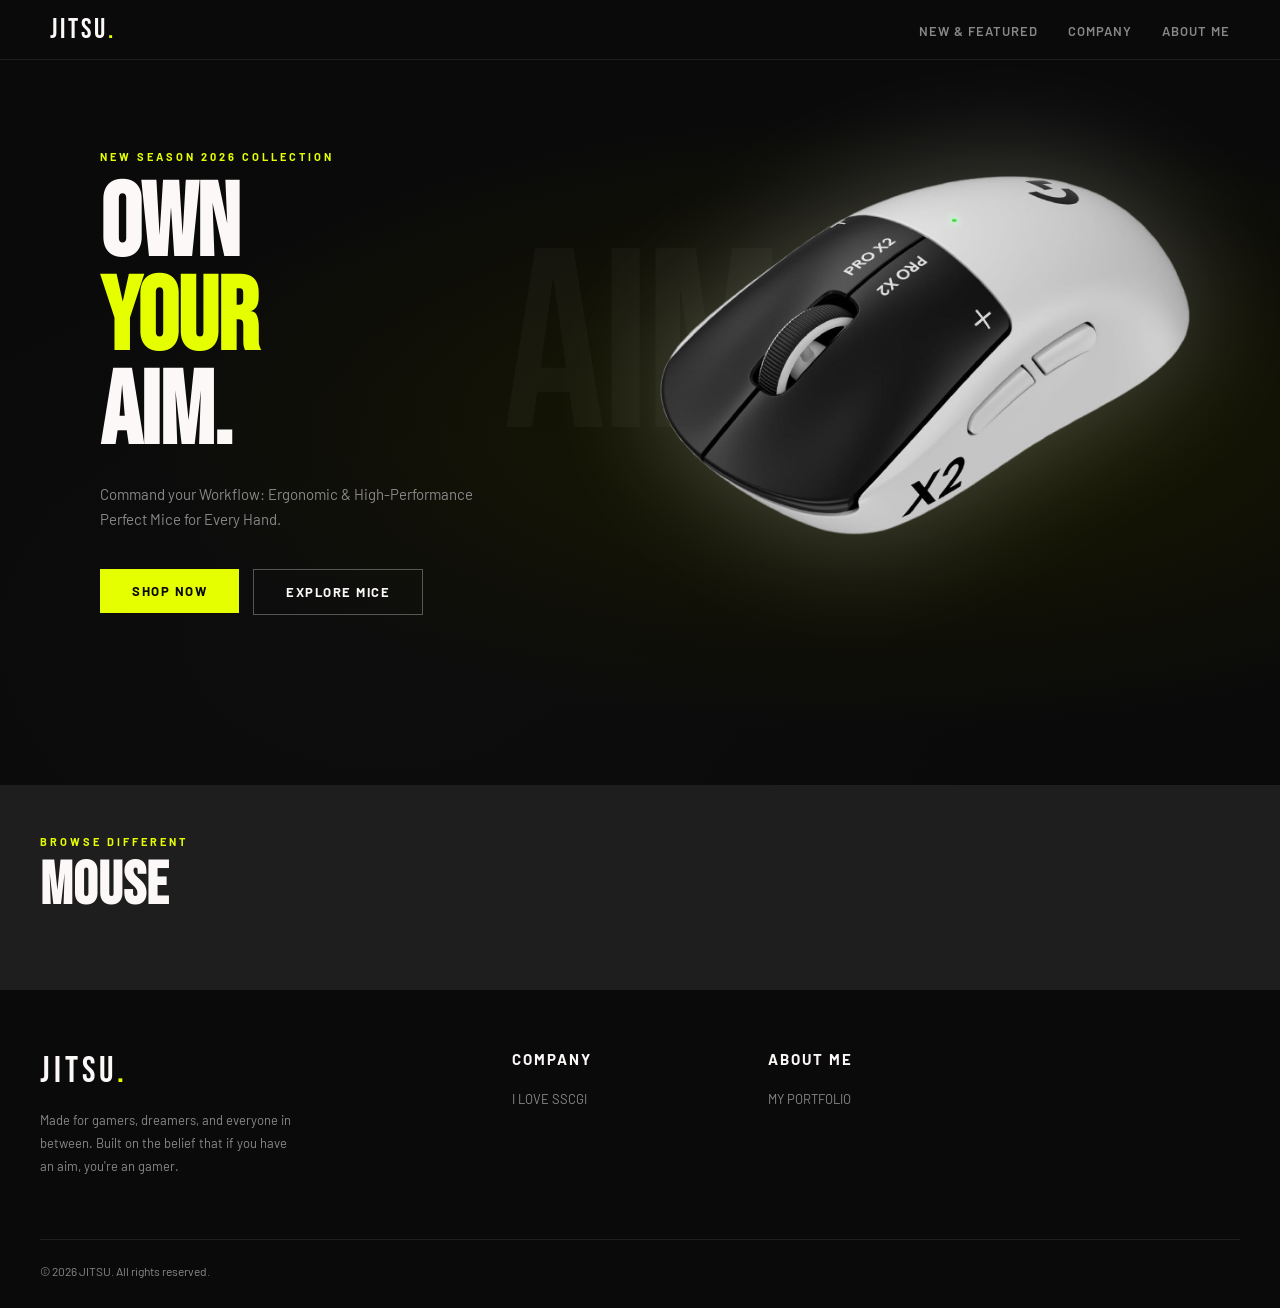
==== website-portfolio/web.html @ 79804dcb "made some changes and added personal porfolio" ====
<!DOCTYPE html>
<html lang="en">
<head>
    <meta charset="UTF-8">
    <meta name="viewport" content="width=device-width, initial-scale=1.0">
    <title>JITSU</title>
    <link href="https://cdn-uicons.flaticon.com/4.0.0/uicons-regular-rounded/css/uicons-regular-rounded.css" rel="stylesheet" >
    <link href="https://fonts.googleapis.com/css2?family=Bebas+Neue&family=Barlow:wght@300;400;500;600;700&display=swap" rel="stylesheet" >
    <link href="web.css" rel="stylesheet">
    <script src="web.js"></script>
</head>
<body>
  <nav>
    <a href="#" class="nav-logo">JITSU<span>.</span></a>
    <ul class="nav-links">
      <li><a href="#featured">New & Featured</a></li>
      <li><a href="#company">Company</a></li>
      <li><a href="#about">About Me</a></li>
    </ul>
  </nav>
  <div class="mobile-nav" id="mobile-nav">  
    <a href="#featured">New & Featured</a>
  </div>
  <section class="hero" id="home">
    <div class="hero-bg-text">AIM</div>
    <img class="hero-mouse" src="assets/superstrikeX2.png" alt="Featured Mouse">
    <div class="hero-content">
      <p class="hero-top">New Season 2026 Collection</p>
      <h1>OWN<br><em>YOUR</em><br>AIM.</h1>
      <p class="hero-desc">Command your Workflow: Ergonomic & High-Performance Perfect Mice for Every Hand.</p>
      <div class="hero-btn">
        <a href="https://www.amazon.com/Logitech-SUPERSTRIKE-Performance-Lightweight-Customizable/dp/B0G12HGHGM" target="_blank"><button class="shop-btn">Shop Now</button></a>
        <a href="#mice"><button class="explore-btn">Explore Mice</button></a>
      </div>
    </div>
  </section>
  <div class="mice-types" id="mice">
    <div class="section-header" style="margin-bottom:24px;">
      <div>
        <p class="section-label">Browse different</p>
        <h2 class="section-title">MOUSE</h2>
      </div>
    </div>
  </div>
  <footer>
    <div class="footer-grid">
      <div class="footer-brand">
        <span class="logo">JITSU<span>.</span></span>
        <p>Made for gamers, dreamers, and everyone in between. Built on the belief that if you have an aim, you're an gamer.</p>
      </div>
      <div class="footer-col">
        <h4 id="company">Company</h4>
        <ul>
          <li><a href="https://www.sscgi.com/" target="_blank">I LOVE SSCGI</a></li>
        </ul>
      </div>
      <div class="footer-col">
        <h4 id="about">About Me</h4>
        <ul>
          <li><a href="portfolio.html" target="_blank">MY PORTFOLIO</a></li>
        </ul>
      </div>
    </div>
    <div class="footer-bottom">
      <p>© 2026 JITSU. All rights reserved.</p>
    </div>  
  </footer>
</body>
</html>
---- website-portfolio/web.css ----
/* ─── Reset: remove default browser spacing and box model fixes ─── */
*, *::before, *::after {
  margin: 0;
  padding: 0;
  box-sizing: border-box;
}

html { 
  scroll-behavior: smooth; 
}

body {
  background-color: #0a0a0a;
  color: #fcf8f8;
  font-family: 'Barlow', sans-serif;;
  font-weight: 400;
  overflow-x: hidden;
}

/* ─── Utility class to hide elements from view but keep in DOM ─── */
.sr-only { 
  position: absolute; 
  width: 1px; 
  height: 1px; 
  overflow: hidden; 
  clip: rect(0,0,0,0); }

nav {
  position: sticky;         
  top: 0;
  z-index: 100;          
  background-color: #0a0a0a;
  border-bottom: 1px solid #1e1e1e;
  display: flex;
  align-items: center;
  justify-content: space-between;
  padding: 0 50px;  
  height: 60px;
}

.nav-logo {
  font-family: 'Bebas Neue', sans-serif;
  font-size: 28px;
  letter-spacing: 3px;
  color: #fcf8f8;
  text-decoration: none;
}

.nav-logo span { 
  color:#e5ff00; 
}

.nav-links {
  display: flex;
  gap: 30px;
  list-style: none;
}

.nav-links a {
  text-decoration: none;
  color: #888;
  font-size: 13px;
  font-weight: 600;
  letter-spacing: 1px;
  text-transform: uppercase;
  transition: color 0.2s;
}

.nav-links a:hover { color: #fcf8f8; }

/* Mobile nav dropdown: hidden by default */
.mobile-nav {
  display: none;
  flex-direction: column;
  background: #0a0a0a;
  border-top: 1px solid #1e1e1e;
  padding: 20px 40px;
  gap: 16px;
}

.mobile-nav a {
  color: #fcf8f8;
  text-decoration: none;
  font-size: 15px;
  font-weight: 600;
  letter-spacing: 1px;
  text-transform: uppercase;
}

.mobile-nav.open { 
  display: flex; 
}

.hero {
  position: relative;
  padding: 90px 40px;
  display: flex;
  align-items: flex-end;   
  overflow: hidden;
  background: #0a0a0a;
}

.hero::before {
  content: '';
  position: absolute;
  inset: 0;
  background:
    radial-gradient(ellipse at 70% 50%, #1a1a00 0%, transparent 60%),
    radial-gradient(ellipse at 30% 80%, #0d0d0d 0%, transparent 50%);
}

.hero-bg-text {
  position: absolute;
  top: 40%;
  left: 50%;
  transform: translate(-50%, -50%);
  font-family: 'Bebas Neue', sans-serif;
  font-size: clamp(120px, 20vw, 260px); 
  color: rgba(255,255,255,0.03);       
  letter-spacing: -5px;
  white-space: nowrap;
  pointer-events: none;
  user-select: none;
}

.hero-mouse {
  position: absolute;
  right: 90px;
  bottom: 250px;
  width: 530px;   
  opacity: 0;                           
  transform: translateX(60px);         
  animation: slideInmouse 1s 0.4s forwards ease-out; 
  filter: drop-shadow(0 0 60px rgba(159, 160, 155, 0.425));
}

@keyframes slideInmouse {
  to { opacity: 1; transform: translateX(0); }
}

.hero-content {
  position: relative;
  z-index: 2;
  padding: 0 60px 80px;
  max-width: 640px;
  opacity: 0;                          
  transform: translateY(30px);          
  animation: fadeUp 0.9s 0.2s forwards ease-out; 
}

@keyframes fadeUp {
  to { opacity: 1; transform: translateY(0); }
}

.hero-top {
  font-size: 11px;
  font-weight: 700;
  letter-spacing: 3px;
  text-transform: uppercase;
  color: #e5ff00;
  margin-bottom: 16px;
}

.hero h1 {
  font-family: 'Bebas Neue', sans-serif;
  font-size: clamp(52px, 8vw, 110px);
  line-height: 0.92;
  letter-spacing: -1px;
  margin-bottom: 20px;
}

.hero h1 em {
  font-style: normal;
  color: #e5ff00;               
}

.hero-desc {
  font-size: 15px;
  color: #888;
  line-height: 1.7;
  margin-bottom: 36px;
  max-width: 400px;
}

.hero-btn {
  display: flex;
  gap: 14px;
  flex-wrap: wrap;
}

.shop-btn {
  background: #e5ff00;
  color: #0a0a0a;
  border: none;
  padding: 14px 32px;
  font-family: 'Barlow', sans-serif;
  font-size: 13px;
  font-weight: 700;
  letter-spacing: 1.5px;
  text-transform: uppercase;
  cursor: pointer;
  transition: transform 0.2s, background 0.2s;
}

.shop-btn:hover {
  transform: translateY(-2px);
  background: #d4f000;
}

.explore-btn {
  background: transparent;
  color: #fcf8f8;
  border: 1px solid rgba(255,255,255,0.3);
  padding: 14px 32px;
  font-family: 'Barlow', sans-serif;
  font-size: 13px;
  font-weight: 700;
  letter-spacing: 1.5px;
  text-transform: uppercase;
  cursor: pointer;
  transition: border-color 0.2s, color 0.2s;
}

.explore-btn:hover {
  border-color: #fcf8f8;
  color: #e5ff00;
}

section {
  padding: 80px 40px;
}

.section-header {
  display: flex;
  align-items: flex-end;
  justify-content: space-between;
  margin-bottom: 40px;
}

.section-label {
  font-size: 11px;
  font-weight: 700;
  letter-spacing: 3px;
  text-transform: uppercase;
  color: #e5ff00;
  margin-bottom: 8px;
}

.section-title {
  font-family: 'Bebas Neue', sans-serif;
  font-size: clamp(32px, 5vw, 60px);
  line-height: 1;
  letter-spacing: 1px;
}

.section-link {
  color: #888;
  text-decoration: none;
  font-size: 12px;
  font-weight: 600;
  letter-spacing: 2px;
  text-transform: uppercase;
  border-bottom: 1px solid #888;
  padding-bottom: 2px;
  white-space: nowrap;
  transition: color 0.2s, border-color 0.2s;
}

.section-link:hover { 
  color: #e5ff00; 
  border-color: #e5ff00; 
}

.mice-types {
  background: #1e1e1e;
  padding: 50px 40px;
}

footer {
  background: #0a0a0a;
  padding: 60px 40px 30px;
}

.footer-grid {
  display: grid;
  grid-template-columns: 2fr 1fr 1fr 1fr;
  gap: 40px;
  margin-bottom: 60px;
}

.footer-brand .logo {
  font-family: 'Bebas Neue', sans-serif;
  font-size: 36px;
  letter-spacing: 4px;
  color: #fcf8f8;
  margin-bottom: 16px;
  display: block;
}

.footer-brand .logo span { 
  color: #e5ff00; 
}

.footer-brand p {
  color: #888;
  font-size: 13px;
  line-height: 1.8;
  max-width: 260px;
}

.footer-col h4 {
  font-size: 15px;
  font-weight: 700;
  letter-spacing: 2px;
  text-transform: uppercase;
  color: #fcf8f8;
  margin-bottom: 20px;
}

.footer-col ul { 
  list-style: none; 
}

.footer-col ul li { 
  margin-bottom: 10px; 
}

.footer-col ul li a {
  color: #888;
  text-decoration: none;
  font-size: 13px;
  transition: color 0.2s;
}

.footer-col ul li a:hover { 
  color: #e5ff00; 
}

.footer-bottom {
  border-top: 1px solid #1e1e1e;
  padding-top: 24px;
  display: flex;
  align-items: center;
  justify-content: space-between;
  flex-wrap: wrap;
  gap: 12px;
}

.footer-bottom p {
  color: #888;
  font-size: 12px;
}

.footer-bottom span {
  color: #e5ff00;
  font-size: 12px;
  font-weight: 600;
}
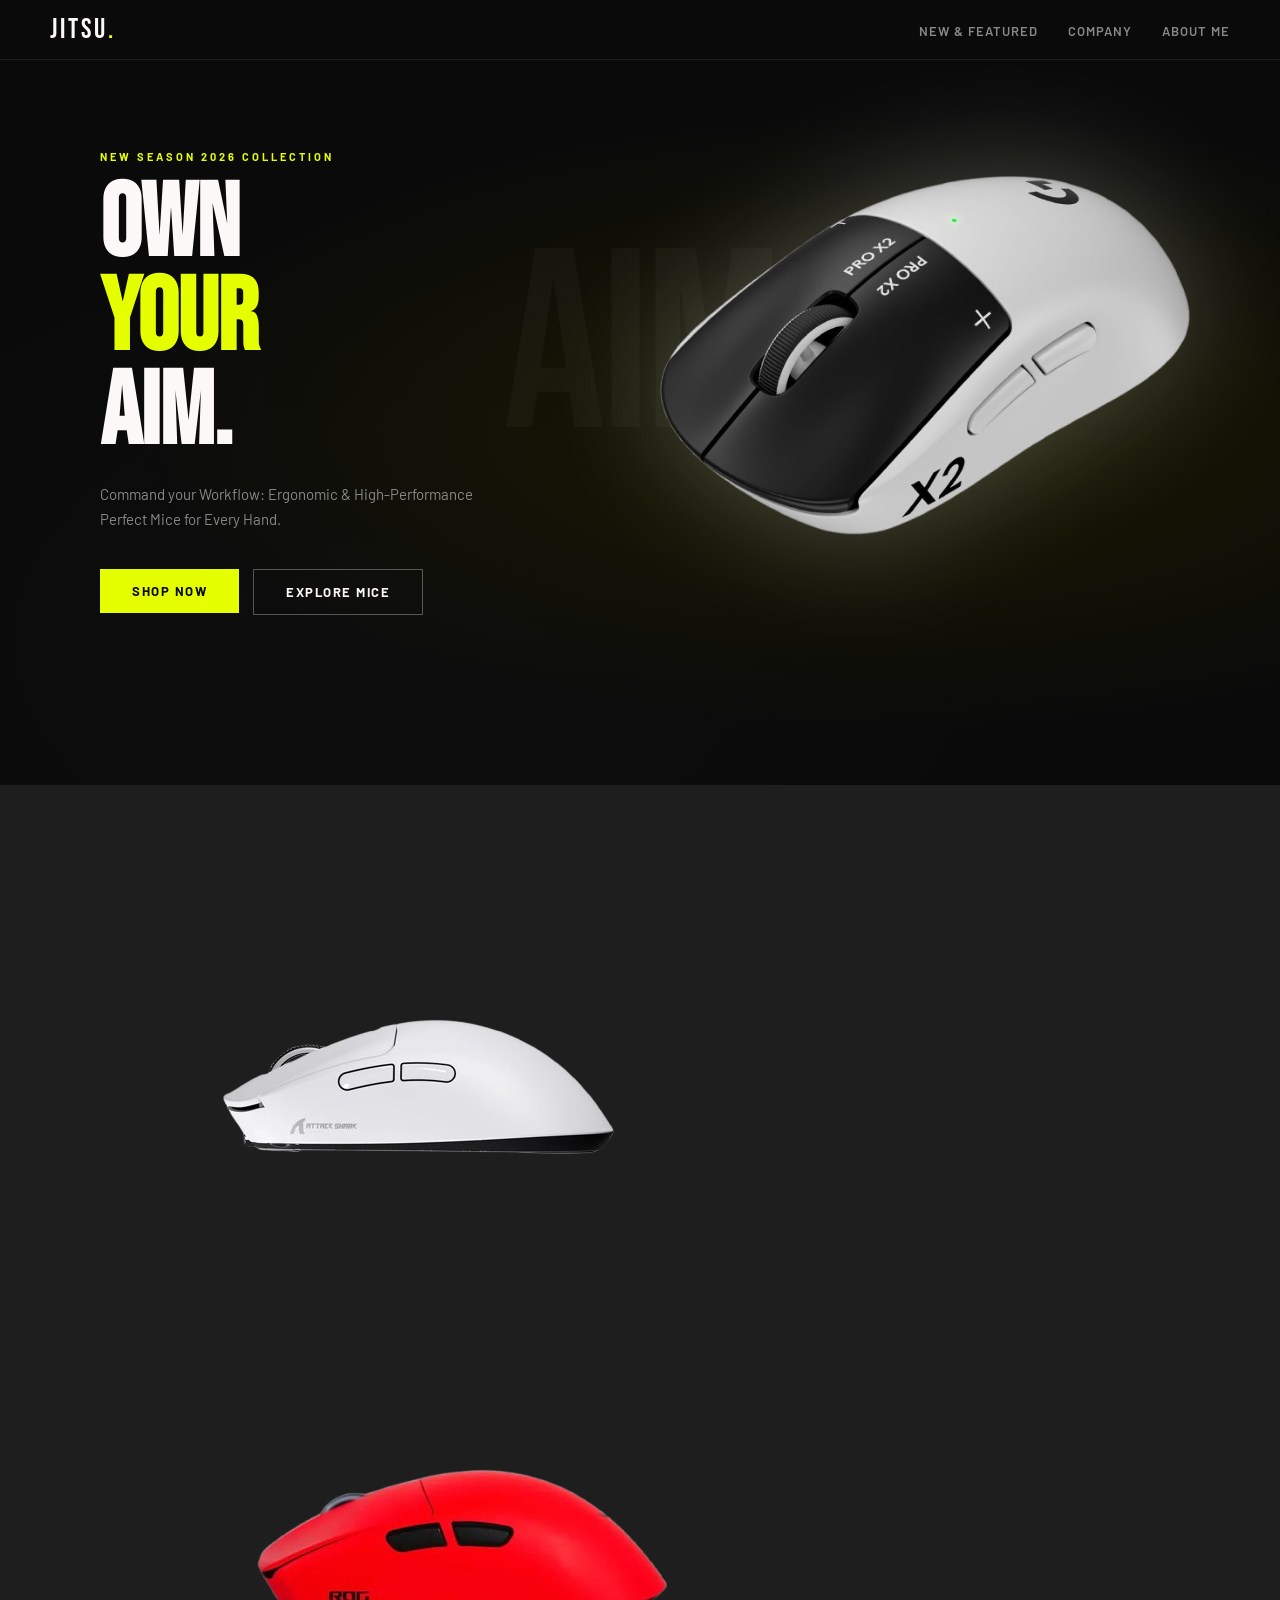
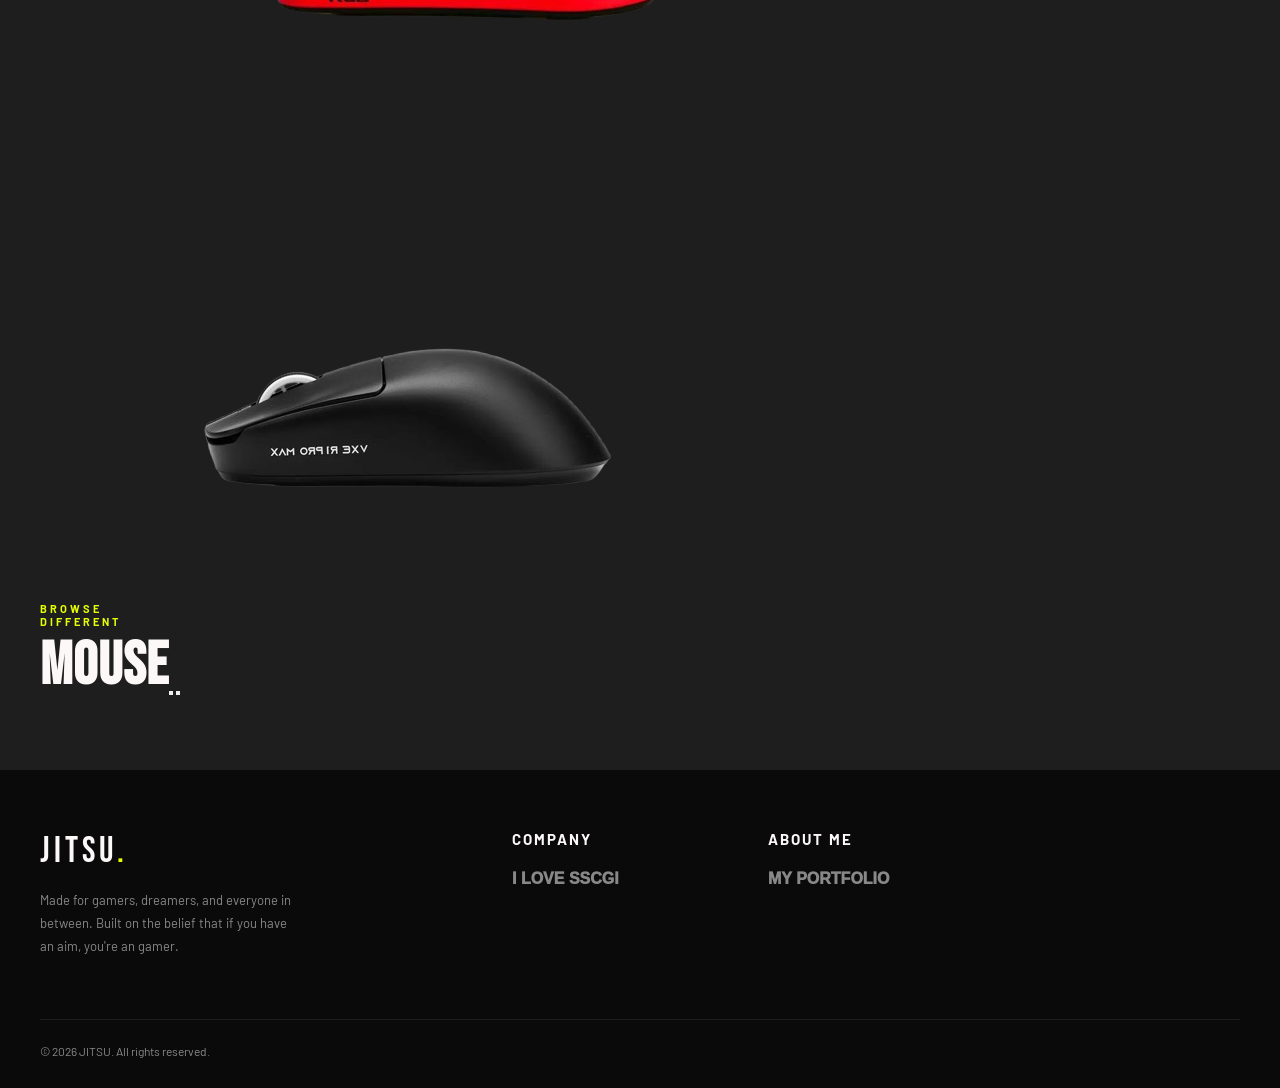
==== commit c49dd68b: "made changes to website and portfolio" ====
--- a/website-portfolio/web.html
+++ b/website-portfolio/web.html
@@ -40,6 +40,16 @@
         <p class="section-label">Browse different</p>
         <h2 class="section-title">MOUSE</h2>
       </div>
+      <div class="carousel">
+        <div class="carousel-img">
+          <img src="assets/attacksharkX3-side.png" alt="Attack Shark X3">
+          <img src="assets/asusrogharp2-side.png" alt="ASUS ROG Harpe 2">
+          <img src="assets/vxer1se+-side.png" alt="VXE R1 se+">
+        </div>
+        <button class="carousel-btn prev" id="btn-prev"></button>
+        <button class="carousel-btn next" id="btn-next"></button>
+        <div class="carousel-indicators" id=""></div>
+      </div>
     </div>
   </div>
   <footer>
--- a/website-portfolio/web.css
+++ b/website-portfolio/web.css
@@ -327,8 +327,9 @@
 
 .footer-col ul li a {
   color: #888;
-  text-decoration: none;
-  font-size: 13px;
+  font-weight: 1000;
+  text-decoration: none;
+  font-size: 16px;
   transition: color 0.2s;
 }
 
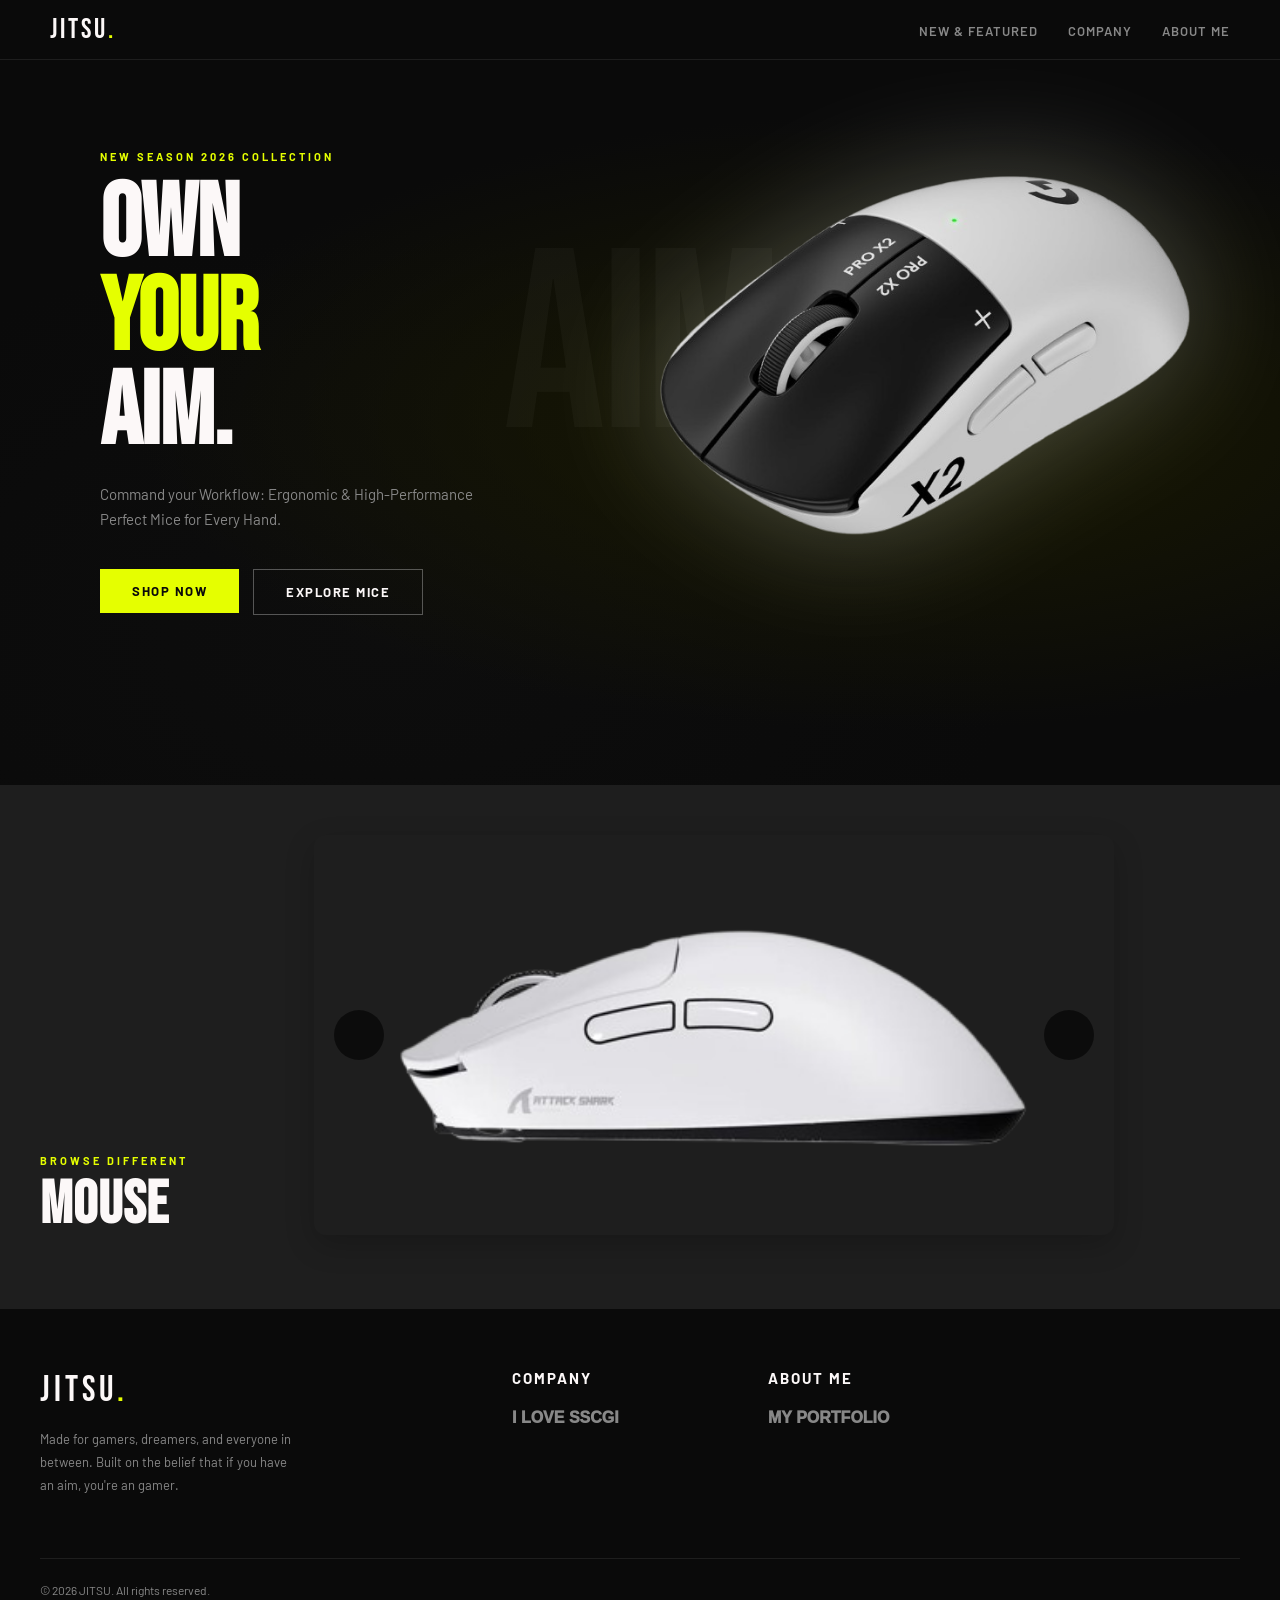
==== commit 2af9c937: "made changes to website and portfolio" ====
--- a/website-portfolio/web.html
+++ b/website-portfolio/web.html
@@ -41,14 +41,14 @@
         <h2 class="section-title">MOUSE</h2>
       </div>
       <div class="carousel">
-        <div class="carousel-img">
+        <div class="carousel-img" id="carouselSlide">
           <img src="assets/attacksharkX3-side.png" alt="Attack Shark X3">
           <img src="assets/asusrogharp2-side.png" alt="ASUS ROG Harpe 2">
           <img src="assets/vxer1se+-side.png" alt="VXE R1 se+">
         </div>
         <button class="carousel-btn prev" id="btn-prev"></button>
         <button class="carousel-btn next" id="btn-next"></button>
-        <div class="carousel-indicators" id=""></div>
+        <div class="carousel-indicators" id="indicator"></div>
       </div>
     </div>
   </div>
--- a/website-portfolio/web.css
+++ b/website-portfolio/web.css
@@ -276,6 +276,80 @@
   padding: 50px 40px;
 }
 
+.carousel {
+  max-width: 800px;
+  margin: 0 auto;
+  position: relative;
+  overflow: hidden;
+  border-radius: 12px;
+  box-shadow: 0 10px 30px rgba(0,0,0,0.2);
+}
+
+.carousel-img {
+  display: flex;
+  transition: transform 0.5s ease-in-out;
+}
+
+.carousel-img img {
+  width: 100%;
+  height: 400px;
+  object-fit: cover;
+  flex-shrink: 0;
+}
+
+/* Navigation Buttons */
+.carousel-btn {
+  position: absolute;
+  top: 50%;
+  transform: translateY(-50%);
+  background: rgba(0, 0, 0, 0.6);
+  color: white;
+  border: none;
+  font-size: 24px;
+  width: 50px;
+  height: 50px;
+  border-radius: 50%;
+  cursor: pointer;
+  z-index: 10;
+  transition: 0.3s;
+}
+
+.carousel-btn:hover {
+  background: rgba(0, 0, 0, 0.8);
+}
+
+.prev { left: 20px; }
+.next { right: 20px; }
+
+/* Indicators */
+.carousel-indicators {
+  position: absolute;
+  bottom: 20px;
+  left: 50%;
+  transform: translateX(-50%);
+  display: flex;
+  gap: 10px;
+  z-index: 10;
+}
+
+.indicator {
+  width: 12px;
+  height: 12px;
+  background: rgba(255, 255, 255, 0.6);
+  border-radius: 50%;
+  cursor: pointer;
+  transition: 0.3s;
+}
+
+.indicator.active {
+  background: white;
+  transform: scale(1.2);
+}
+
+.carousel:hover .carousel-btn {
+  opacity: 1;
+}
+
 footer {
   background: #0a0a0a;
   padding: 60px 40px 30px;
@@ -357,3 +431,4 @@
   font-size: 12px;
   font-weight: 600;
 }
+
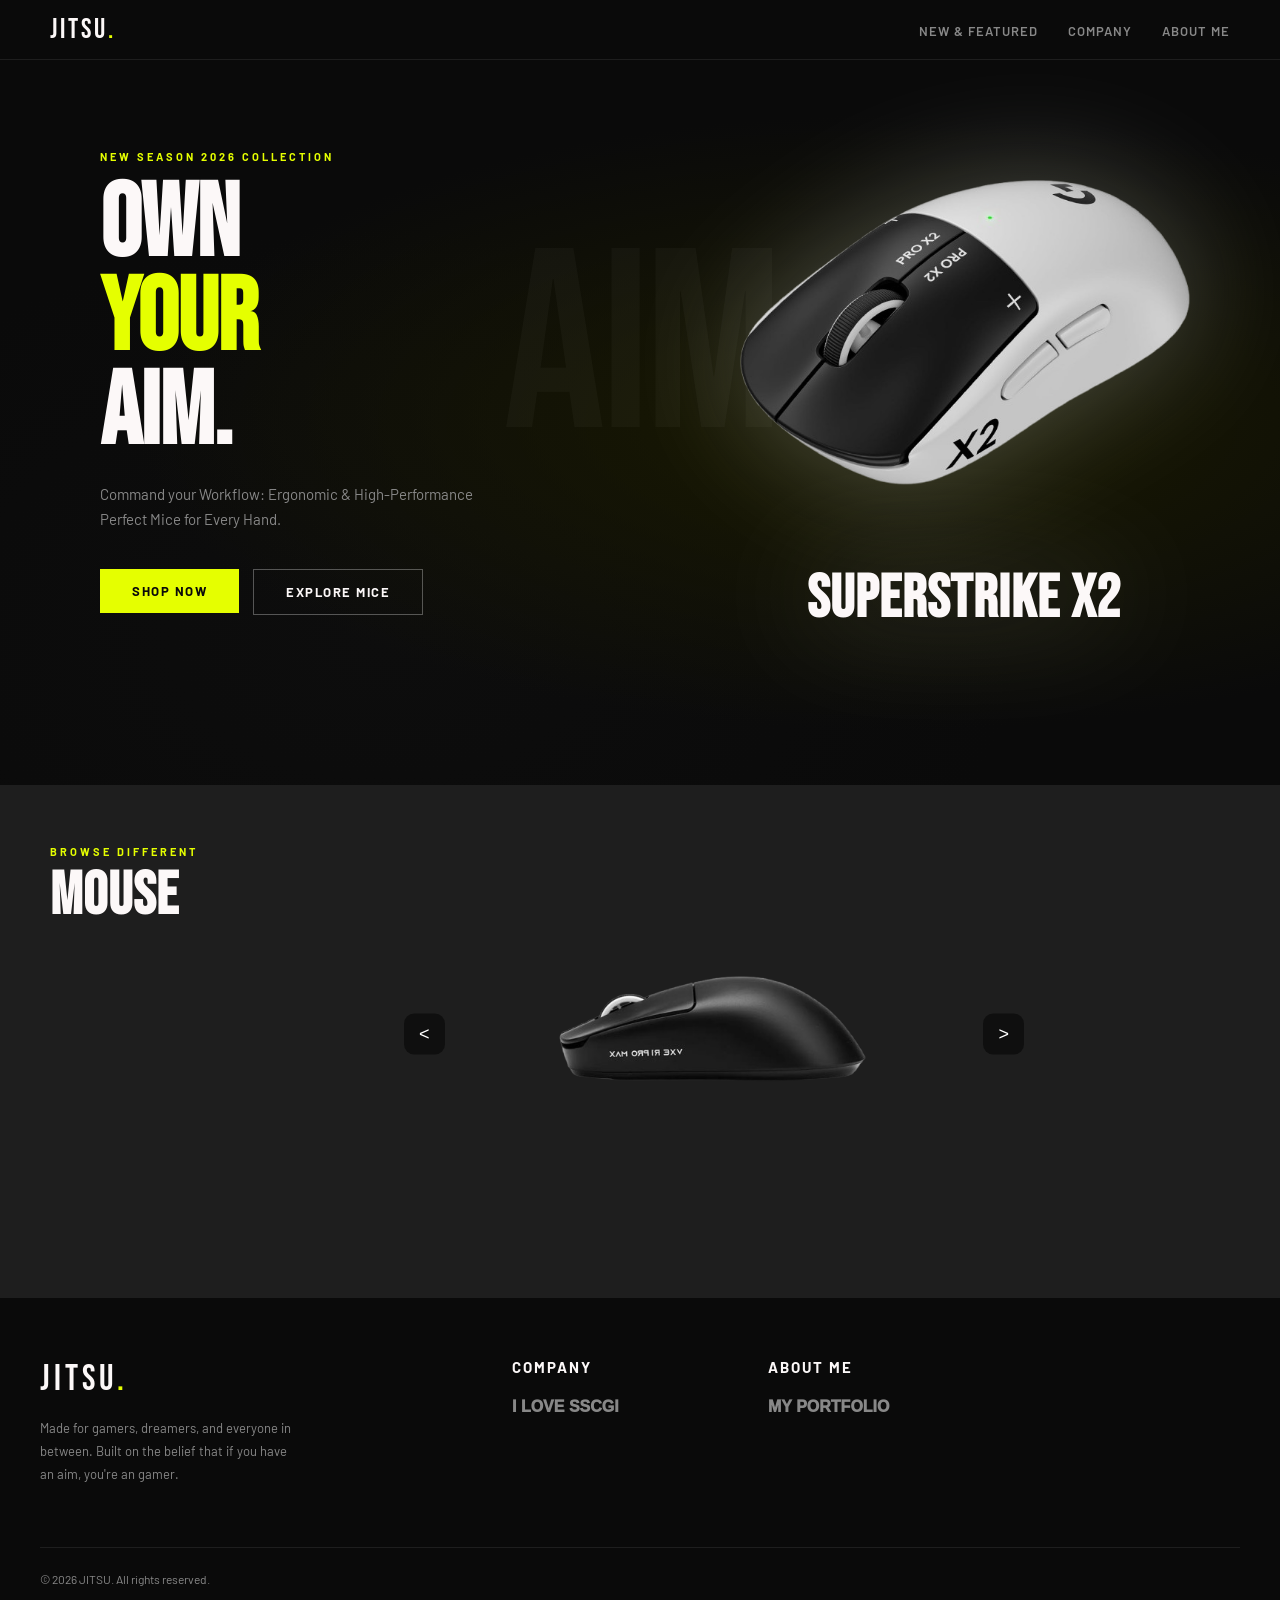
==== commit 0f3e20ce: "Adding modal to carousel image section" ====
--- a/website-portfolio/web.html
+++ b/website-portfolio/web.html
@@ -7,23 +7,28 @@
     <link href="https://cdn-uicons.flaticon.com/4.0.0/uicons-regular-rounded/css/uicons-regular-rounded.css" rel="stylesheet" >
     <link href="https://fonts.googleapis.com/css2?family=Bebas+Neue&family=Barlow:wght@300;400;500;600;700&display=swap" rel="stylesheet" >
     <link href="web.css" rel="stylesheet">
-    <script src="web.js"></script>
 </head>
 <body>
   <nav>
     <a href="#" class="nav-logo">JITSU<span>.</span></a>
+    <button class="nav-toggle" id="nav-toggle" aria-expanded="false" aria-label="Toggle navigation">
+      <span></span>
+    </button>
     <ul class="nav-links">
       <li><a href="#featured">New & Featured</a></li>
       <li><a href="#company">Company</a></li>
       <li><a href="#about">About Me</a></li>
     </ul>
   </nav>
-  <div class="mobile-nav" id="mobile-nav">  
+  <div class="mobile-nav" id="mobile-nav">
     <a href="#featured">New & Featured</a>
+    <a href="#company">Company</a>
+    <a href="#about">About Me</a>
   </div>
   <section class="hero" id="home">
     <div class="hero-bg-text">AIM</div>
     <img class="hero-mouse" src="assets/superstrikeX2.png" alt="Featured Mouse">
+    <h2 class="featured-mouse">SUPERSTRIKE X2</h2>
     <div class="hero-content">
       <p class="hero-top">New Season 2026 Collection</p>
       <h1>OWN<br><em>YOUR</em><br>AIM.</h1>
@@ -35,20 +40,42 @@
     </div>
   </section>
   <div class="mice-types" id="mice">
-    <div class="section-header" style="margin-bottom:24px;">
+    <div class="section-header">
       <div>
         <p class="section-label">Browse different</p>
         <h2 class="section-title">MOUSE</h2>
       </div>
-      <div class="carousel">
-        <div class="carousel-img" id="carouselSlide">
-          <img src="assets/attacksharkX3-side.png" alt="Attack Shark X3">
-          <img src="assets/asusrogharp2-side.png" alt="ASUS ROG Harpe 2">
-          <img src="assets/vxer1se+-side.png" alt="VXE R1 se+">
+      <div class="mouse">
+        <div class="slide" id="slide">
+          <button class="mouse-btn" id="vxe-btn"><img src="assets/vxer1se+-side.png" alt="VXE R1 SE+"></button>
+          <button class="mouse-btn" id="asus-btn"><img src="assets/asusrogharp2-side.png" alt="ASUS Harp 2"></button>
+          <button class="mouse-btn" id="as-btn"><img src="assets/attacksharkX3-side.png" alt="Attack Shark X3"></button>
+          <div class="modal" id="myModal">
+            <div class="modalContent" id="vxe-modal">
+              <div class="vxe-specs" id="vxe-specs">
+                <span class="close">X</span>
+                <h3>VXE R1 SE+</h3>
+                <p>Lorem ipsum dolor sit, amet consectetur adipisicing elit. Placeat corporis totam impedit aliquid? Expedita, quos perferendis sit rerum sint dolorem accusamus repudiandae esse incidunt fugit suscipit distinctio laboriosam iure minima.</p>
+              </div>
+            </div>
+            <div class="modalContent" id="asus-modal">
+              <div class="asus-specs" id="asus-specs">
+                <span class="close">X</span>
+                <h3>ASUS ROG Harp 2</h3>
+                <p>Lorem, ipsum dolor sit amet consectetur adipisicing elit. Temporibus, facilis vel. Reiciendis dicta consectetur illum? Accusantium tempora cupiditate, doloremque ipsum quisquam rerum? Nostrum, id sunt corrupti alias necessitatibus molestias ipsa?</p>
+              </div>
+            </div>
+            <div class="modalContent" id="as-modal">
+              <div class="as-specs" id="as-specs">
+                <span class="close">X</span>
+                <h3>Attack Shark X3</h3>
+                <p>Lorem, ipsum dolor sit amet consectetur adipisicing elit. Fuga enim repellendus, possimus omnis aliquam quidem tenetur aspernatur laborum quibusdam cum iusto eaque voluptatem aperiam ipsa laudantium explicabo harum incidunt reprehenderit!</p>
+              </div>
+            </div>
+          </div>
         </div>
-        <button class="carousel-btn prev" id="btn-prev"></button>
-        <button class="carousel-btn next" id="btn-next"></button>
-        <div class="carousel-indicators" id="indicator"></div>
+        <button class="prev"><</button>
+        <button class="next">></button>
       </div>
     </div>
   </div>
@@ -73,7 +100,8 @@
     </div>
     <div class="footer-bottom">
       <p>© 2026 JITSU. All rights reserved.</p>
-    </div>  
+    </div>
+    <script src="web.js"></script>  
   </footer>
 </body>
 </html>
--- a/website-portfolio/web.css
+++ b/website-portfolio/web.css
@@ -17,7 +17,6 @@
   overflow-x: hidden;
 }
 
-/* ─── Utility class to hide elements from view but keep in DOM ─── */
 .sr-only { 
   position: absolute; 
   width: 1px; 
@@ -90,6 +89,36 @@
 .mobile-nav.open { 
   display: flex; 
 }
+
+.nav-toggle {
+  display: none;
+  background: transparent;
+  border: none;
+  color: #fcf8f8;
+  cursor: pointer;
+  padding: 10px;
+}
+
+.nav-toggle span {
+  display: block;
+  width: 26px;
+  height: 2px;
+  background: #fcf8f8;
+  position: relative;
+}
+
+.nav-toggle span::before,
+.nav-toggle span::after {
+  content: '';
+  position: absolute;
+  width: 26px;
+  height: 2px;
+  background: #fcf8f8;
+  left: 0;
+}
+
+.nav-toggle span::before { top: -8px; }
+.nav-toggle span::after { top: 8px; }
 
 .hero {
   position: relative;
@@ -123,15 +152,24 @@
   user-select: none;
 }
 
-.hero-mouse {
+.hero-mouse, .featured-mouse {
   position: absolute;
   right: 90px;
-  bottom: 250px;
-  width: 530px;   
+  bottom: 300px;
+  width: 450px;   
   opacity: 0;                           
   transform: translateX(60px);         
   animation: slideInmouse 1s 0.4s forwards ease-out; 
   filter: drop-shadow(0 0 60px rgba(159, 160, 155, 0.425));
+}
+
+.featured-mouse {
+  font-size: 60px;
+  font-family: 'Bebas Neue', sans-serif;
+  bottom: 150px;
+  padding-left: 67px;
+  animation-delay: 0.6s;
+  letter-spacing: 1px;
 }
 
 @keyframes slideInmouse {
@@ -232,9 +270,7 @@
 
 .section-header {
   display: flex;
-  align-items: flex-end;
-  justify-content: space-between;
-  margin-bottom: 40px;
+  padding: 10px 10px 24px;
 }
 
 .section-label {
@@ -276,78 +312,93 @@
   padding: 50px 40px;
 }
 
-.carousel {
-  max-width: 800px;
+.mouse {
+  position: relative;
+  width: 100%;
+  max-width: 640px;
+  overflow: hidden;
   margin: 0 auto;
-  position: relative;
-  overflow: hidden;
-  border-radius: 12px;
-  box-shadow: 0 10px 30px rgba(0,0,0,0.2);
-}
-
-.carousel-img {
+}
+
+.slide {
   display: flex;
-  transition: transform 0.5s ease-in-out;
-}
-
-.carousel-img img {
-  width: 100%;
-  height: 400px;
-  object-fit: cover;
+  width: 300%;
+  transition: transform 0.5s ease;
+  will-change: transform;
+}
+
+.slide img {
+  width: 60%;
+  height: auto;
   flex-shrink: 0;
-}
-
-/* Navigation Buttons */
-.carousel-btn {
+  object-fit: contain;
+  overflow: auto;
+}
+
+.prev, .next {
   position: absolute;
   top: 50%;
   transform: translateY(-50%);
-  background: rgba(0, 0, 0, 0.6);
+  background: rgba(0, 0, 0, 0.5);
+  border-radius: 25%;
   color: white;
   border: none;
-  font-size: 24px;
-  width: 50px;
-  height: 50px;
-  border-radius: 50%;
+  padding: 10px 15px;
   cursor: pointer;
-  z-index: 10;
-  transition: 0.3s;
-}
-
-.carousel-btn:hover {
+  font-size: 18px;
+  transition: background 0.3s;
+}
+
+.prev:hover, .next:hover {
   background: rgba(0, 0, 0, 0.8);
 }
 
-.prev { left: 20px; }
-.next { right: 20px; }
-
-/* Indicators */
-.carousel-indicators {
+.prev {
+  left: 10px;
+}
+
+.next {
+  right: 10px;
+}
+
+
+.mouse-btn {
+  background: none;
+  border: none;
+  width: 33.333%;
+  margin-left: 1em;
+}
+
+.modal {
+  display: none;
+  position: fixed;
+  z-index: 999;          /* was: z-index: 1px — invalid, fixed here */
+  inset: 0;              /* shorthand for top/right/bottom/left: 0 */
+  background-color: rgba(0, 0, 0, 0.85);
+  overflow-y: auto;
+}
+
+.modalContent {
+  background: #1e1e1e;
+  margin: 10% auto;
+  padding: 40px;
+  max-width: 500px;
+  border: 1px solid #333;
+  position: relative;
+}
+
+.close {
   position: absolute;
-  bottom: 20px;
-  left: 50%;
-  transform: translateX(-50%);
-  display: flex;
-  gap: 10px;
-  z-index: 10;
-}
-
-.indicator {
-  width: 12px;
-  height: 12px;
-  background: rgba(255, 255, 255, 0.6);
-  border-radius: 50%;
+  top: 16px;
+  right: 20px;
+  font-size: 18px;
   cursor: pointer;
-  transition: 0.3s;
-}
-
-.indicator.active {
-  background: white;
-  transform: scale(1.2);
-}
-
-.carousel:hover .carousel-btn {
-  opacity: 1;
+  color: #888;
+  transition: color 0.2s;
+}
+
+.close:hover {
+  color: #e5ff00;
 }
 
 footer {
@@ -432,3 +483,140 @@
   font-weight: 600;
 }
 
+@media (max-width: 1024px) {
+  nav {
+    padding: 0 30px;
+  }
+
+  .nav-links {
+    gap: 18px;
+  }
+
+  .hero {
+    padding: 70px 30px;
+  }
+
+  .hero-content {
+    padding-right: 0;
+  }
+
+  .hero-desc {
+    max-width: 100%;
+  }
+
+  .mice-types {
+    padding: 40px 30px;
+  }
+
+  .footer-grid {
+    grid-template-columns: 1fr 1fr;
+    gap: 24px;
+  }
+}
+
+@media (max-width: 768px) {
+  .nav-toggle {
+    display: inline-flex;
+  }
+
+  .nav-links {
+    display: none;
+  }
+
+  .mobile-nav {
+    display: none;
+    flex-direction: column;
+    gap: 16px;
+    padding: 14px 20px;
+  }
+
+  .mobile-nav.open {
+    display: flex;
+  }
+
+  nav {
+    flex-wrap: wrap;
+    padding: 14px 20px;
+    height: auto;
+  }
+
+  .hero {
+    flex-direction: column;
+    align-items: flex-start;
+    padding: 60px 20px;
+  }
+
+  .hero-mouse {
+    position: relative;
+    right: auto;
+    bottom: auto;
+    width: 100%;
+    max-width: 420px;
+    margin: 0 0 30px;
+    transform: translateX(0);
+  }
+
+  .hero-content {
+    padding: 0;
+    max-width: 100%;
+  }
+
+  .hero h1 {
+    font-size: clamp(42px, 12vw, 76px);
+  }
+
+  .hero-desc {
+    font-size: 14px;
+  }
+
+  .mouse {
+    max-width: 100%;
+    margin-left: 0;
+  }
+
+  .prev, .next {
+    padding: 8px 12px;
+    font-size: 16px;
+  }
+
+  section {
+    padding: 60px 20px;
+  }
+
+  .footer-grid {
+    grid-template-columns: 1fr;
+  }
+}
+
+@media (max-width: 600px) {
+  nav {
+    justify-content: space-between;
+  }
+
+  .hero {
+    padding: 50px 18px;
+  }
+
+  .hero-btn {
+    flex-direction: column;
+    gap: 12px;
+  }
+
+  .shop-btn,
+  .explore-btn {
+    width: 100%;
+  }
+
+  .section-header {
+    flex-direction: column;
+    align-items: flex-start;
+  }
+
+  .footer-bottom {
+    flex-direction: column;
+    align-items: flex-start;
+    gap: 10px;
+  }
+}
+
+
